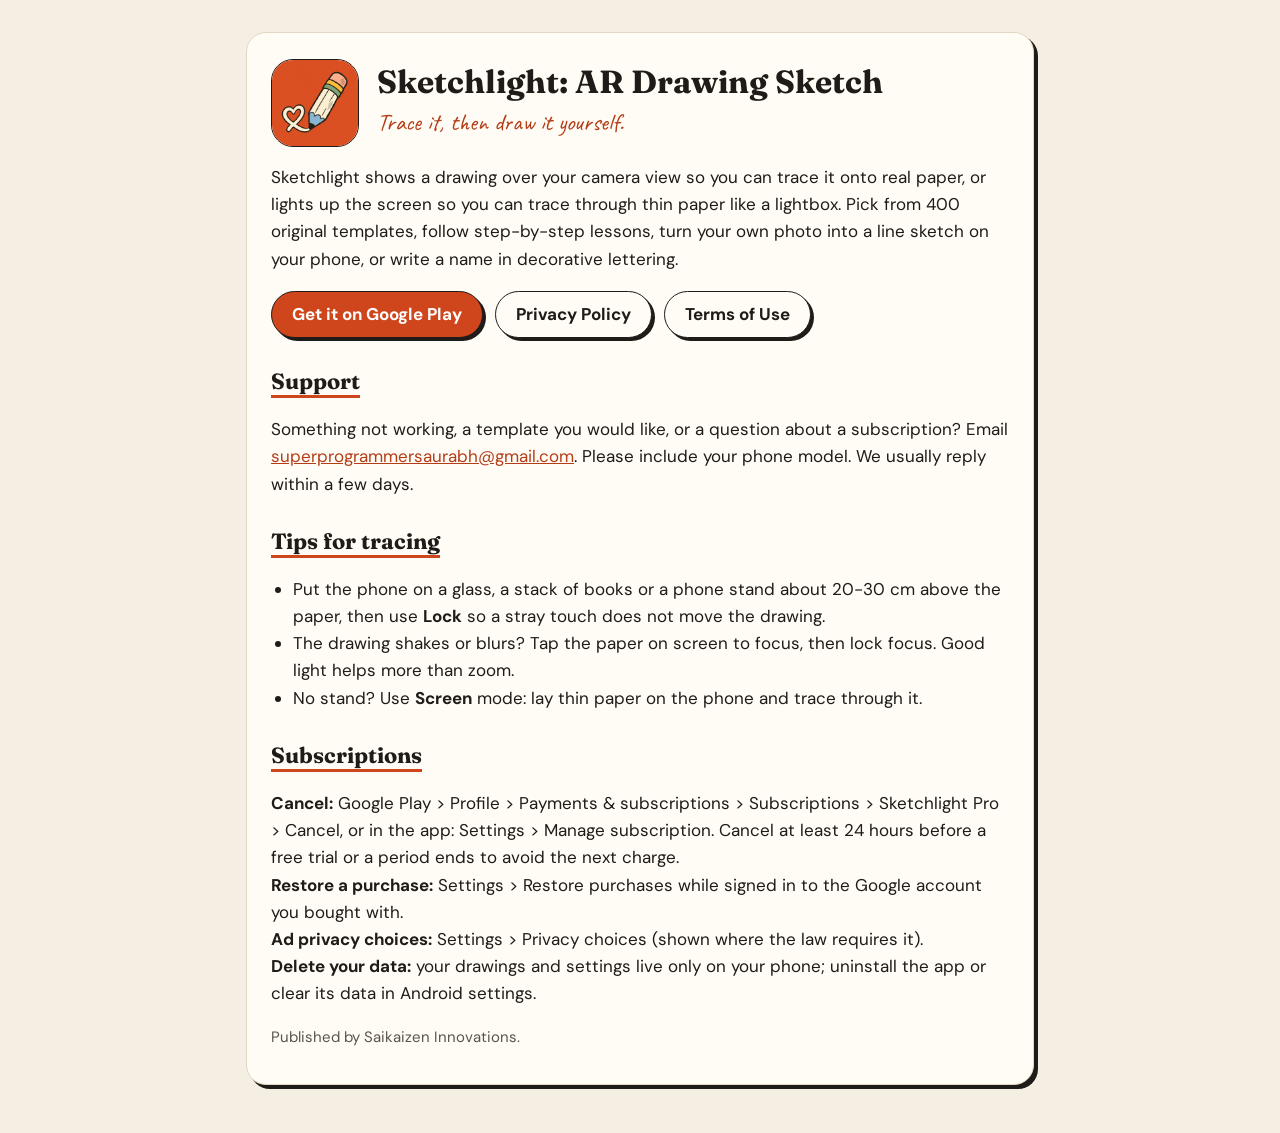
==== index.html @ 5d05d189 "Sketchlight legal site: privacy, terms, support Co-Authored-By: Claude Opus 5.5 <noreply@anthropic.c" ====
<!doctype html>
<html lang="en">
<head>
<title>Sketchlight: AR Drawing Sketch</title>
<meta charset="utf-8">
<meta name="viewport" content="width=device-width,initial-scale=1">
<link rel="icon" href="favicon.png">
<link rel="preconnect" href="https://fonts.googleapis.com"><link href="https://fonts.googleapis.com/css2?family=Fraunces:wght@600;700&family=DM+Sans:wght@400;500;700&family=Caveat:wght@600&display=swap" rel="stylesheet">
<link rel="stylesheet" href="style.css">
</head>
<body>
<div class="wrap">
<div class="card">
<div class="brand"><img src="icon.png" alt="Sketchlight icon">
<div><h1>Sketchlight: AR Drawing Sketch</h1><p class="hand">Trace it, then draw it yourself.</p></div></div>
<p>Sketchlight shows a drawing over your camera view so you can trace it onto real paper, or lights up the screen so
you can trace through thin paper like a lightbox. Pick from 400 original templates, follow step-by-step lessons,
turn your own photo into a line sketch on your phone, or write a name in decorative lettering.</p>
<div class="btns">
<a class="btn" href="https://play.google.com/store/apps/details?id=com.saikaizen.sketchlight">Get it on Google Play</a>
<a class="btn alt" href="privacy.html">Privacy Policy</a>
<a class="btn alt" href="terms.html">Terms of Use</a>
</div>
<h2>Support</h2>
<p>Something not working, a template you would like, or a question about a subscription? Email
<a href="mailto:superprogrammersaurabh@gmail.com?subject=Sketchlight%20support">superprogrammersaurabh@gmail.com</a>.
Please include your phone model. We usually reply within a few days.</p>
<h2>Tips for tracing</h2>
<ul>
<li>Put the phone on a glass, a stack of books or a phone stand about 20-30 cm above the paper, then use
<b>Lock</b> so a stray touch does not move the drawing.</li>
<li>The drawing shakes or blurs? Tap the paper on screen to focus, then lock focus. Good light helps more than zoom.</li>
<li>No stand? Use <b>Screen</b> mode: lay thin paper on the phone and trace through it.</li>
</ul>
<h2>Subscriptions</h2>
<p><b>Cancel:</b> Google Play &gt; Profile &gt; Payments &amp; subscriptions &gt; Subscriptions &gt; Sketchlight Pro &gt;
Cancel, or in the app: Settings &gt; Manage subscription. Cancel at least 24 hours before a free trial or a period
ends to avoid the next charge.<br><b>Restore a purchase:</b> Settings &gt; Restore purchases while signed in to the
Google account you bought with.<br><b>Ad privacy choices:</b> Settings &gt; Privacy choices (shown where the law
requires it).<br><b>Delete your data:</b> your drawings and settings live only on your phone; uninstall the app or
clear its data in Android settings.</p>
<p class="small">Published by Saikaizen Innovations.</p>
</div>
</div>
</body>
</html>
---- style.css ----
:root{--paper:#F5EFE3;--deep:#EBE2D0;--card:#FFFCF5;--ink:#1E1B18;--soft:#5B544A;--rule:#E2D7C3;--accent:#CF461C;--accentDeep:#B33D17;--wash:#FBE2D6;--sage:#DDEBDD}
@media (prefers-color-scheme: dark){:root{--paper:#15130F;--deep:#221F1A;--card:#1F1C17;--ink:#F3ECDF;--soft:#C4BAAA;--rule:#37322B;--accentDeep:#FF8A5C;--wash:#3A2219;--sage:#1F2E23}}
*{box-sizing:border-box}
html,body{margin:0;background:var(--paper);color:var(--ink);font-family:"DM Sans",system-ui,-apple-system,"Segoe UI",Roboto,sans-serif;font-size:17px;line-height:1.6}
a{color:var(--accentDeep)}
.wrap{max-width:820px;margin:32px auto 48px;padding:0 16px}
.card{background:var(--card);border-radius:20px;padding:26px 24px 20px;border:1.5px solid var(--rule);box-shadow:4px 4px 0 var(--ink)}
.brand{display:flex;gap:18px;align-items:center;margin-bottom:8px}
.brand img{width:88px;height:88px;border-radius:22px;border:1.5px solid var(--ink)}
h1{margin:0;font-family:"Fraunces",Georgia,serif;font-weight:700;font-size:32px;line-height:1.15}
h2{font-family:"Fraunces",Georgia,serif;font-size:22px;margin:26px 0 4px;text-decoration:underline;text-decoration-color:var(--accent);text-decoration-thickness:3px;text-underline-offset:6px}
.hand{font-family:"Caveat",cursive;font-size:24px;color:var(--accentDeep);margin:2px 0 0}
.small{color:var(--soft);font-size:15px}
.note{background:var(--wash);border-radius:12px;padding:10px 14px;font-weight:500}
.btns{display:flex;flex-wrap:wrap;gap:12px;margin:18px 0 6px}
.btn{display:inline-block;background:var(--accent);color:#fff;text-decoration:none;padding:9px 20px;border-radius:24px;font-weight:700;border:1.5px solid var(--ink);box-shadow:3px 3px 0 var(--ink)}
.btn.alt{background:var(--card);color:var(--ink)}
table{border-collapse:collapse;width:100%;font-size:15px}
td,th{text-align:left;padding:6px 8px;border-bottom:1px solid var(--rule);vertical-align:top}
ul{padding-left:22px}
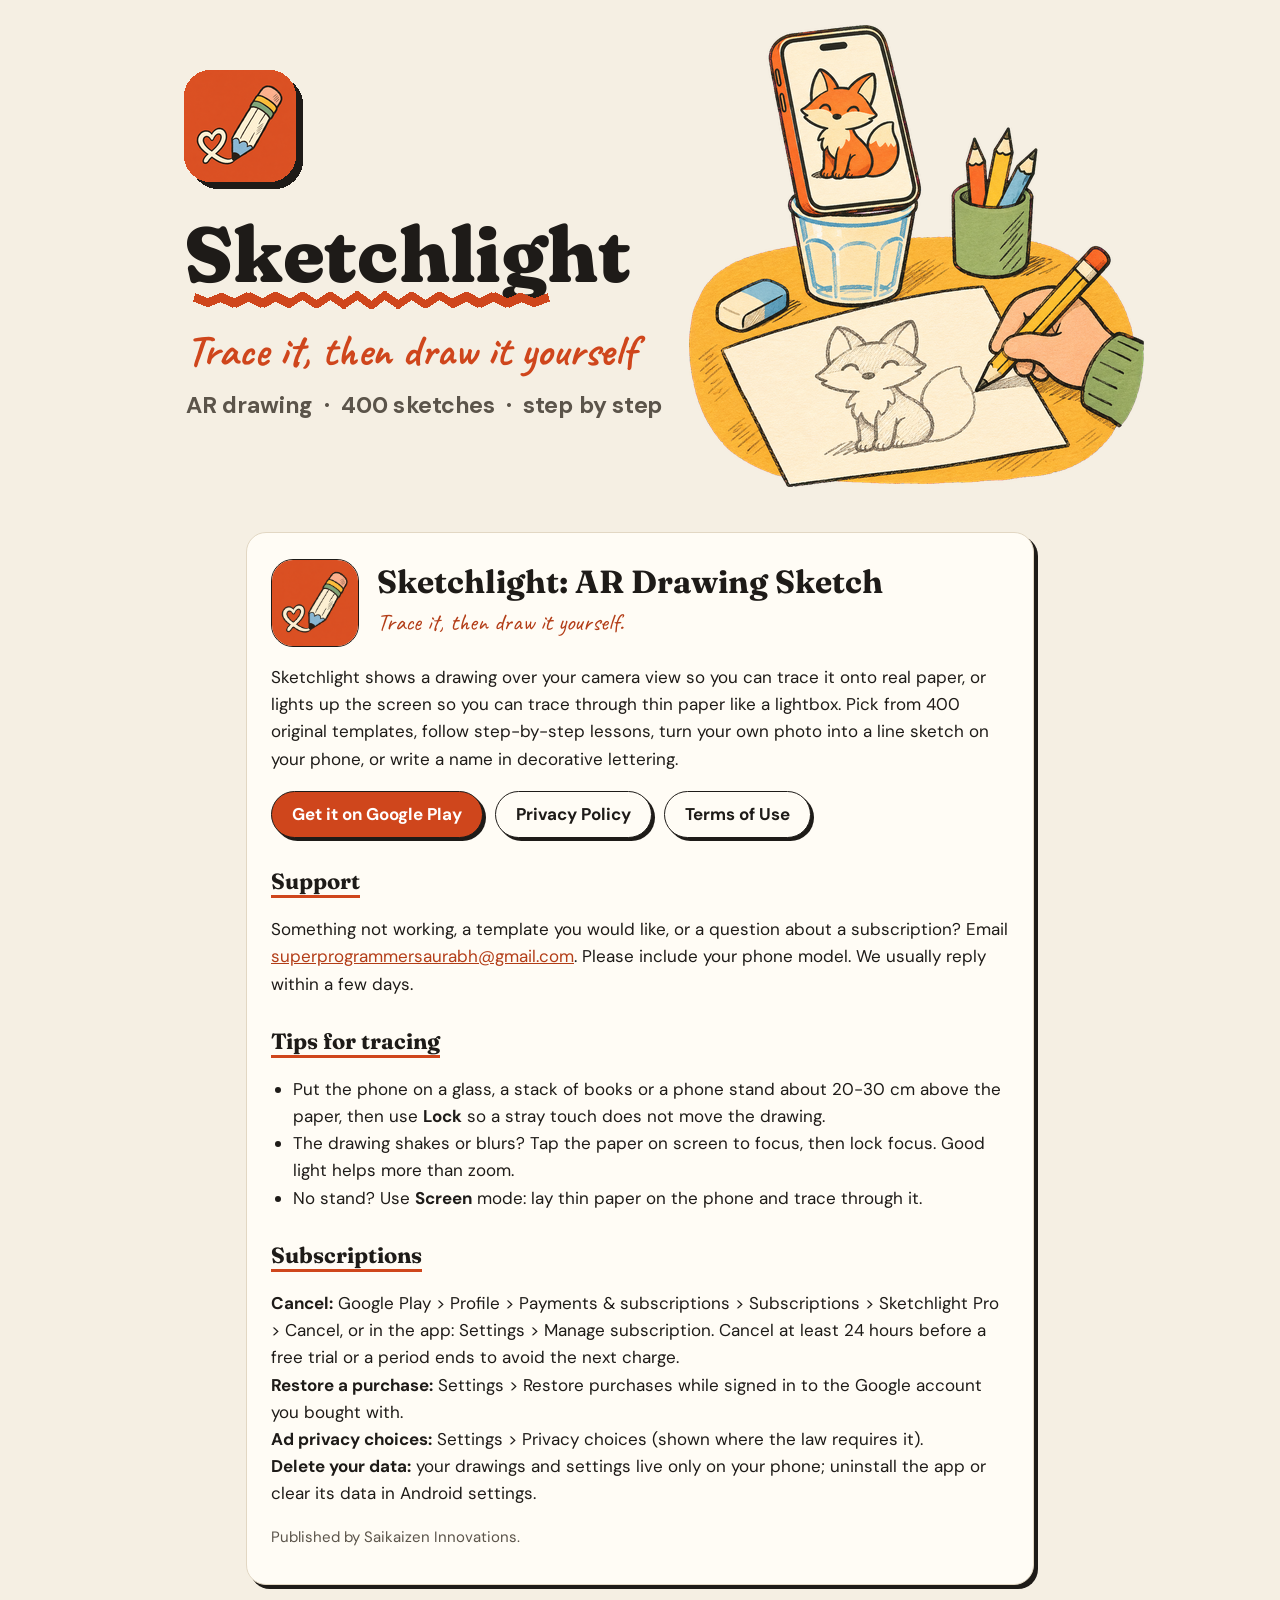
==== commit 96d7d12e: "Feature banner on the home page Co-Authored-By: Claude Opus 5.5 <noreply@anthropic.com>" ====
--- a/index.html
+++ b/index.html
@@ -9,6 +9,7 @@
 <link rel="stylesheet" href="style.css">
 </head>
 <body>
+<img src="feature.png" alt="Sketchlight: trace a drawing onto paper" style="display:block;width:100%;max-width:1024px;margin:0 auto">
 <div class="wrap">
 <div class="card">
 <div class="brand"><img src="icon.png" alt="Sketchlight icon">
